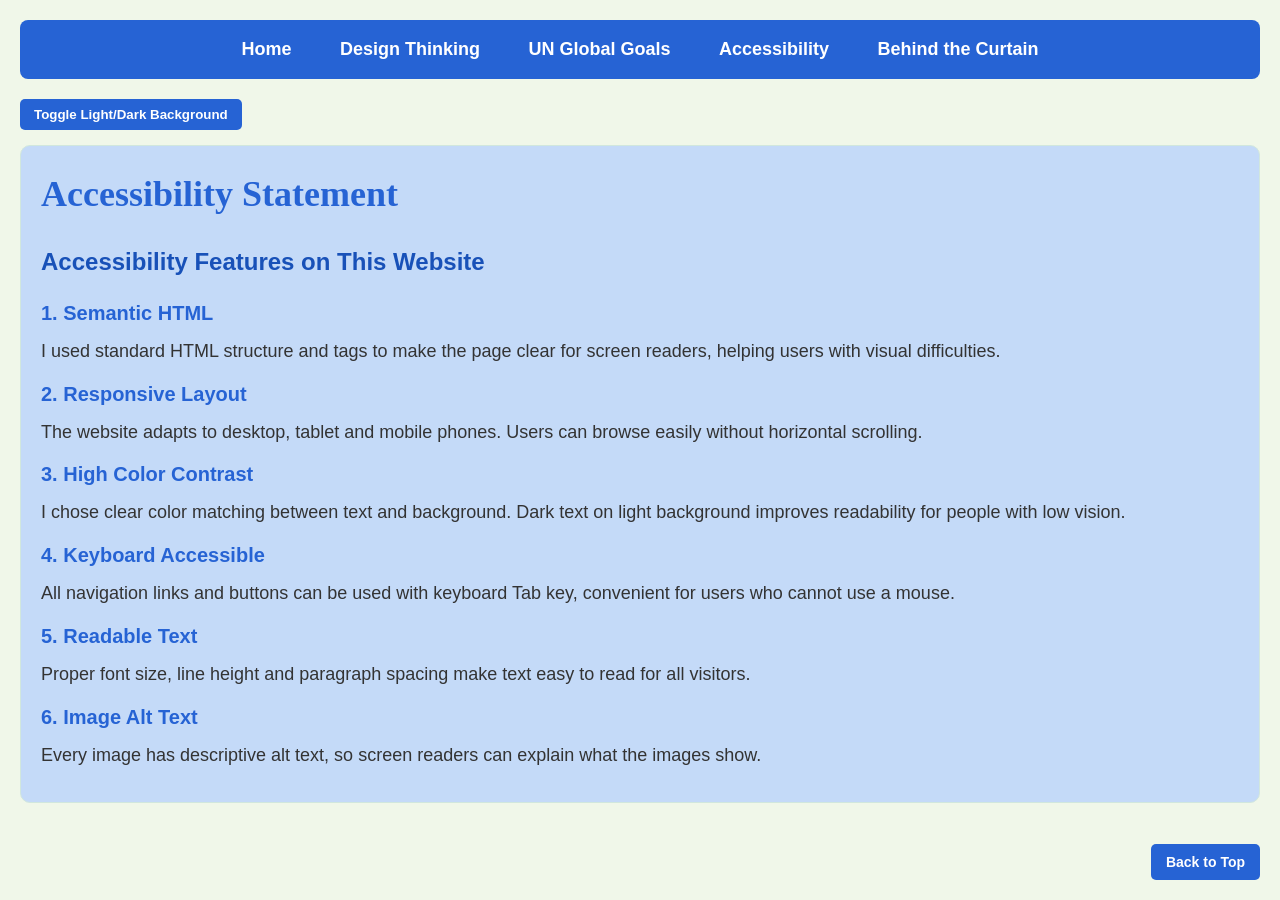
==== accessibility.html @ 57499093 "Website modification" ====
<!DOCTYPE html>
<html lang="en-US">
<head>
    <title>Accessibility Statement</title>
  
    <meta name="viewport" content="width=device-width, initial-scale=1.0">
    <style>
        * {
            box-sizing: border-box;
            margin: 0;
            padding: 0;
        }

        body {
            background: #f0f7e9;
            font-family: Arial, sans-serif;
            padding: 20px;
            line-height: 1.6;
            transition: background 0.4s ease, color 0.4s ease;
        }

        body.dark-mode {
            background: #222831;
        }
        body.dark-mode h1,
        body.dark-mode h2,
        body.dark-mode h3,
        body.dark-mode p {
            color: #ffffff;
        }

        .main-nav {
            background-color: #2663d4;
            padding: 15px;
            border-radius: 8px;
            margin-bottom: 20px;
            text-align: center;
        }
        .main-nav a {
            color: white;
            text-decoration: none;
            font-weight: bold;
            font-size: 18px;
            margin: 0 12px;
            padding: 6px 10px;
            border-radius: 4px;
            transition: 0.3s;
        }
        .main-nav a:hover {
            background-color: #1844a8;
            text-decoration: underline;
        }

        h1 {
            color: #2663d4;
            font-family: 'Times New Roman', serif;
            font-size: 36px;
            margin-bottom: 8px;
            transition: color 0.4s ease;
        }
        h2 {
            color: #1851b8;
            font-size: 24px;
            margin: 20px 0 15px;
            transition: color 0.4s ease;
        }
        h3 {
            color: #2663d4;
            font-size: 20px;
            margin: 12px 0 8px;
            transition: color 0.4s ease;
        }
        p {
            color: #333333;
            font-size: 18px;
            margin-bottom: 12px;
            transition: color 0.4s ease;
        }

        .box-style {
            padding: 20px;
            margin-bottom: 25px;
            border-radius: 10px;
            border: 1px solid #d1e7dd;
            background-color: #c4daf8;
            transition: background 0.4s ease, border-color 0.4s ease;
        }
        body.dark-mode .box-style {
            background-color: #393e46;
            border-color: #555;
        }

        .fixed-button {
            position: fixed;
            bottom: 20px;
            right: 20px;
            background-color: #2663d4;
            color: white;
            padding: 10px 15px;
            border-radius: 5px;
            border: none;
            cursor: pointer;
            font-size: 14px;
            transition: 0.3s;
        }
        .fixed-button:hover {
            background-color: #1844a8;
        }

        button {
            padding: 8px 14px;
            background: #2663d4;
            color: white;
            border: none;
            border-radius: 5px;
            cursor: pointer;
            font-weight: bold;
            transition: 0.3s;
        }
        button:hover {
            background: #1844a8;
        }

        .theme-btn {
            margin-bottom: 15px;
        }

        @media (max-width: 768px) {
            body {
                background: #e8f0fe;
                padding: 15px;
            }
            h1 {
                font-size: 30px;
                color: #1851b8;
            }
            .main-nav a {
                display: inline-block;
                margin: 5px 8px;
            }
        }

        @media (max-width: 480px) {
            body {
                background: #d0e1fc;
                padding: 10px;
            }
            h1 {
                font-size: 26px;
                text-align: center;
            }
            h2 {
                font-size: 20px;
                text-align: center;
            }
            p {
                font-size: 16px;
                text-align: center;
            }
            .fixed-button {
                display: none; 
            }
        }
    </style>
</head>
<body>
    <nav class="main-nav">
        <a href="index.html">Home</a>
        <a href="design-thinking.html">Design Thinking</a>
        <a href="global-goals.html">UN Global Goals</a>
        <a href="accessibility.html">Accessibility</a>
        <a href="behind-the-curtain.html">Behind the Curtain</a>
    </nav>

    <button class="theme-btn" onclick="toggleDarkMode()">Toggle Light/Dark Background</button>

    <div class="box-style">
        <h1>Accessibility Statement</h1>
        <h2>Accessibility Features on This Website</h2>

        <h3>1. Semantic HTML</h3>
        <p>I used standard HTML structure and tags to make the page clear for screen readers, helping users with visual difficulties.</p>

        <h3>2. Responsive Layout</h3>
        <p>The website adapts to desktop, tablet and mobile phones. Users can browse easily without horizontal scrolling.</p>

        <h3>3. High Color Contrast</h3>
        <p>I chose clear color matching between text and background. Dark text on light background improves readability for people with low vision.</p>

        <h3>4. Keyboard Accessible</h3>
        <p>All navigation links and buttons can be used with keyboard Tab key, convenient for users who cannot use a mouse.</p>

        <h3>5. Readable Text</h3>
        <p>Proper font size, line height and paragraph spacing make text easy to read for all visitors.</p>

        <h3>6. Image Alt Text</h3>
        <p>Every image has descriptive alt text, so screen readers can explain what the images show.</p>
    </div>

    <button class="fixed-button" onclick="window.scrollTo(0,0)">Back to Top</button>

    <script>
        function toggleDarkMode() {
            document.body.classList.toggle("dark-mode");
        }
    </script>
</body>
</html>
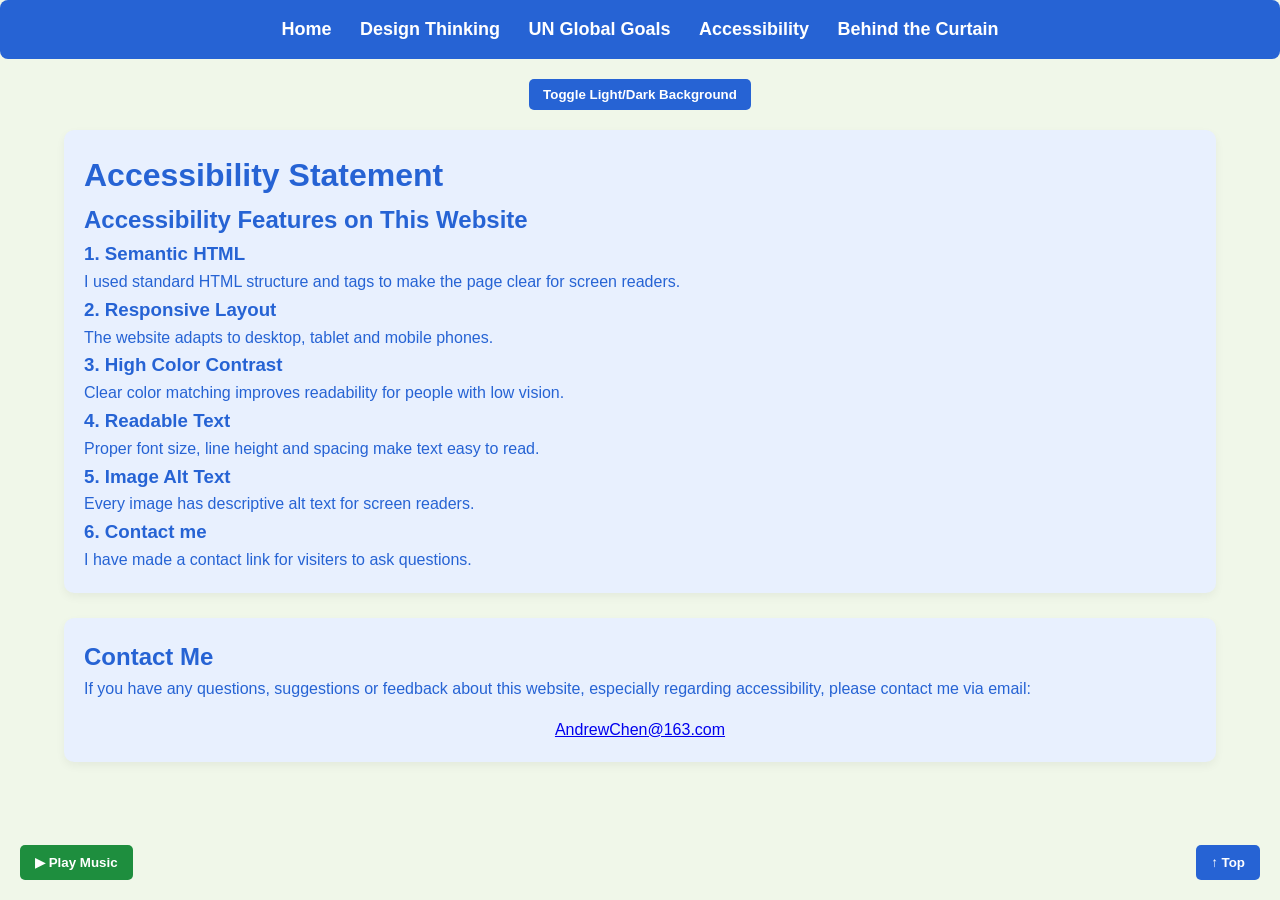
==== commit b9ba4cce: "Final website" ====
--- a/accessibility.html
+++ b/accessibility.html
@@ -2,168 +2,15 @@
 <html lang="en-US">
 <head>
     <title>Accessibility Statement</title>
-  
     <meta name="viewport" content="width=device-width, initial-scale=1.0">
-    <style>
-        * {
-            box-sizing: border-box;
-            margin: 0;
-            padding: 0;
-        }
-
-        body {
-            background: #f0f7e9;
-            font-family: Arial, sans-serif;
-            padding: 20px;
-            line-height: 1.6;
-            transition: background 0.4s ease, color 0.4s ease;
-        }
-
-        body.dark-mode {
-            background: #222831;
-        }
-        body.dark-mode h1,
-        body.dark-mode h2,
-        body.dark-mode h3,
-        body.dark-mode p {
-            color: #ffffff;
-        }
-
-        .main-nav {
-            background-color: #2663d4;
-            padding: 15px;
-            border-radius: 8px;
-            margin-bottom: 20px;
-            text-align: center;
-        }
-        .main-nav a {
-            color: white;
-            text-decoration: none;
-            font-weight: bold;
-            font-size: 18px;
-            margin: 0 12px;
-            padding: 6px 10px;
-            border-radius: 4px;
-            transition: 0.3s;
-        }
-        .main-nav a:hover {
-            background-color: #1844a8;
-            text-decoration: underline;
-        }
-
-        h1 {
-            color: #2663d4;
-            font-family: 'Times New Roman', serif;
-            font-size: 36px;
-            margin-bottom: 8px;
-            transition: color 0.4s ease;
-        }
-        h2 {
-            color: #1851b8;
-            font-size: 24px;
-            margin: 20px 0 15px;
-            transition: color 0.4s ease;
-        }
-        h3 {
-            color: #2663d4;
-            font-size: 20px;
-            margin: 12px 0 8px;
-            transition: color 0.4s ease;
-        }
-        p {
-            color: #333333;
-            font-size: 18px;
-            margin-bottom: 12px;
-            transition: color 0.4s ease;
-        }
-
-        .box-style {
-            padding: 20px;
-            margin-bottom: 25px;
-            border-radius: 10px;
-            border: 1px solid #d1e7dd;
-            background-color: #c4daf8;
-            transition: background 0.4s ease, border-color 0.4s ease;
-        }
-        body.dark-mode .box-style {
-            background-color: #393e46;
-            border-color: #555;
-        }
-
-        .fixed-button {
-            position: fixed;
-            bottom: 20px;
-            right: 20px;
-            background-color: #2663d4;
-            color: white;
-            padding: 10px 15px;
-            border-radius: 5px;
-            border: none;
-            cursor: pointer;
-            font-size: 14px;
-            transition: 0.3s;
-        }
-        .fixed-button:hover {
-            background-color: #1844a8;
-        }
-
-        button {
-            padding: 8px 14px;
-            background: #2663d4;
-            color: white;
-            border: none;
-            border-radius: 5px;
-            cursor: pointer;
-            font-weight: bold;
-            transition: 0.3s;
-        }
-        button:hover {
-            background: #1844a8;
-        }
-
-        .theme-btn {
-            margin-bottom: 15px;
-        }
-
-        @media (max-width: 768px) {
-            body {
-                background: #e8f0fe;
-                padding: 15px;
-            }
-            h1 {
-                font-size: 30px;
-                color: #1851b8;
-            }
-            .main-nav a {
-                display: inline-block;
-                margin: 5px 8px;
-            }
-        }
-
-        @media (max-width: 480px) {
-            body {
-                background: #d0e1fc;
-                padding: 10px;
-            }
-            h1 {
-                font-size: 26px;
-                text-align: center;
-            }
-            h2 {
-                font-size: 20px;
-                text-align: center;
-            }
-            p {
-                font-size: 16px;
-                text-align: center;
-            }
-            .fixed-button {
-                display: none; 
-            }
-        }
-    </style>
+    <link rel="stylesheet" href="styles/main.css" />
 </head>
 <body>
+
+    <audio id="bgm" loop>
+    <source src="bgm.mp3" type="audio/mpeg" />
+  </audio>
+    
     <nav class="main-nav">
         <a href="index.html">Home</a>
         <a href="design-thinking.html">Design Thinking</a>
@@ -172,37 +19,55 @@
         <a href="behind-the-curtain.html">Behind the Curtain</a>
     </nav>
 
+   
     <button class="theme-btn" onclick="toggleDarkMode()">Toggle Light/Dark Background</button>
 
+   
     <div class="box-style">
         <h1>Accessibility Statement</h1>
         <h2>Accessibility Features on This Website</h2>
 
         <h3>1. Semantic HTML</h3>
-        <p>I used standard HTML structure and tags to make the page clear for screen readers, helping users with visual difficulties.</p>
+        <p>I used standard HTML structure and tags to make the page clear for screen readers.</p>
 
         <h3>2. Responsive Layout</h3>
-        <p>The website adapts to desktop, tablet and mobile phones. Users can browse easily without horizontal scrolling.</p>
+        <p>The website adapts to desktop, tablet and mobile phones.</p>
 
         <h3>3. High Color Contrast</h3>
-        <p>I chose clear color matching between text and background. Dark text on light background improves readability for people with low vision.</p>
+        <p>Clear color matching improves readability for people with low vision.</p>
 
-        <h3>4. Keyboard Accessible</h3>
-        <p>All navigation links and buttons can be used with keyboard Tab key, convenient for users who cannot use a mouse.</p>
+        <h3>4. Readable Text</h3>
+        <p>Proper font size, line height and spacing make text easy to read.</p>
 
-        <h3>5. Readable Text</h3>
-        <p>Proper font size, line height and paragraph spacing make text easy to read for all visitors.</p>
+        <h3>5. Image Alt Text</h3>
+        <p>Every image has descriptive alt text for screen readers.</p>
 
-        <h3>6. Image Alt Text</h3>
-        <p>Every image has descriptive alt text, so screen readers can explain what the images show.</p>
+        <h3>6. Contact me</h3>
+        <p>I have made a contact link for visiters to ask questions.</p>
+
     </div>
 
-    <button class="fixed-button" onclick="window.scrollTo(0,0)">Back to Top</button>
+   
+    <div class="box-style">
+        <h2>Contact Me</h2>
+        <p>
+            If you have any questions, suggestions or feedback about this website,  
+            especially regarding accessibility, please contact me via email:
+        </p>
+        <p style="text-align:center; margin-top:15px;">
+            <a href="https://www.163.com/" class="contact-btn"> AndrewChen@163.com</a>
+        </p>
+    </div>
 
-    <script>
-        function toggleDarkMode() {
-            document.body.classList.toggle("dark-mode");
-        }
-    </script>
+   <button class="music-btn-fixed" onclick="toggleMusic()">
+    ▶ Play Music
+  </button>
+
+
+  <button class="top-btn-fixed" onclick="window.scrollTo(0,0)">
+    ↑ Top
+  </button>
+
+    <script src="scripts/main.js"></script>
 </body>
 </html>
--- a/styles/main.css
+++ b/styles/main.css
@@ -0,0 +1,174 @@
+
+* {
+  box-sizing: border-box;
+  margin: 0;
+  padding: 0;
+}
+
+body {
+  font-family: Arial, sans-serif;
+  background-color: #f0f7e9;
+  color: #333;
+  line-height: 1.6;
+  transition: background 0.4s ease, color 0.4s ease;
+}
+
+
+.main-nav {
+  background-color: #2663d4;
+  padding: 15px;
+  border-radius: 8px;
+  margin-bottom: 20px;
+  text-align: center;
+}
+
+.main-nav a {
+  color: white;
+  text-decoration: none;
+  font-weight: bold;
+  font-size: 18px;
+  margin: 0 12px;
+}
+
+
+.box-style {
+  padding: 20px;
+  margin-bottom: 25px;
+  border-radius: 10px;
+  background-color: #e8f0fe;
+  border: none;
+  box-shadow: 0 4px 10px rgba(0,0,0,0.05);
+}
+
+
+h1, h2, h3, p {
+  color: #2663d4;
+}
+
+
+body.dark-mode {
+  background: #222831;
+}
+
+body.dark-mode h1,
+body.dark-mode h2,
+body.dark-mode h3,
+body.dark-mode p {
+  color: #ffffff;
+}
+
+body.dark-mode .box-style {
+  background-color: #393e46;
+}
+
+
+button {
+  padding: 8px 14px;
+  background: #2663d4;
+  color: white;
+  border: none;
+  border-radius: 5px;
+  cursor: pointer;
+  font-weight: bold;
+  transition: background 0.3s;
+}
+
+button:hover {
+  background: #1e4fa3;
+}
+
+
+.theme-btn {
+  display: block;
+  margin: 20px auto;
+  background: #2663d4;
+}
+
+
+.box-style .profile-img {
+  max-width: 400px;
+  width: 100%;
+  height: auto;
+  border-radius: 50% !important; 
+  border: 4px solid white;
+  box-shadow: 0 0 10px rgba(0,0,0,0.1);
+  display: block;
+  margin: 20px auto 0;
+}
+
+
+.hobby-images {
+  display: flex;
+  gap: 15px;
+  margin-top: 15px;
+  flex-wrap: wrap;
+  justify-content: center;
+}
+
+.hobby-images img {
+  width: 400px;
+  aspect-ratio: 1 / 1;   
+  object-fit: cover;
+  border-radius: 10px;
+  transition: transform 0.3s;
+}
+
+.hobby-images img:hover {
+  transform: scale(1.05);
+}
+
+
+.box-style img:not(.hobby-images img):not(.profile-img) {
+  max-width: 100%;
+  height: auto;
+  border-radius: 8px;
+  margin-top: 15px;
+  display: block;
+}
+
+
+.music-btn-fixed {
+  position: fixed;
+  left: 20px;
+  bottom: 20px;
+  padding: 10px 15px;
+  background-color: #1e8e3e;
+  color: white;
+  border: none;
+  border-radius: 5px;
+  cursor: pointer;
+  font-weight: bold;
+  z-index: 1000;
+}
+
+.top-btn-fixed {
+  position: fixed;
+  right: 20px;
+  bottom: 20px;
+  padding: 10px 15px;
+  background-color: #2663d4;
+  color: white;
+  border: none;
+  border-radius: 5px;
+  cursor: pointer;
+  font-weight: bold;
+  z-index: 1000;
+}
+
+
+.fade-in {
+  animation: fadeIn 0.8s ease-in-out;
+}
+
+@keyframes fadeIn {
+  from { opacity: 0; transform: translateY(20px); }
+  to { opacity: 1; transform: translateY(0); }
+}
+
+
+.box-style {
+  max-width: 1900px;        
+  width: 90%;             
+  margin-left: auto;
+  margin-right: auto;
+}
